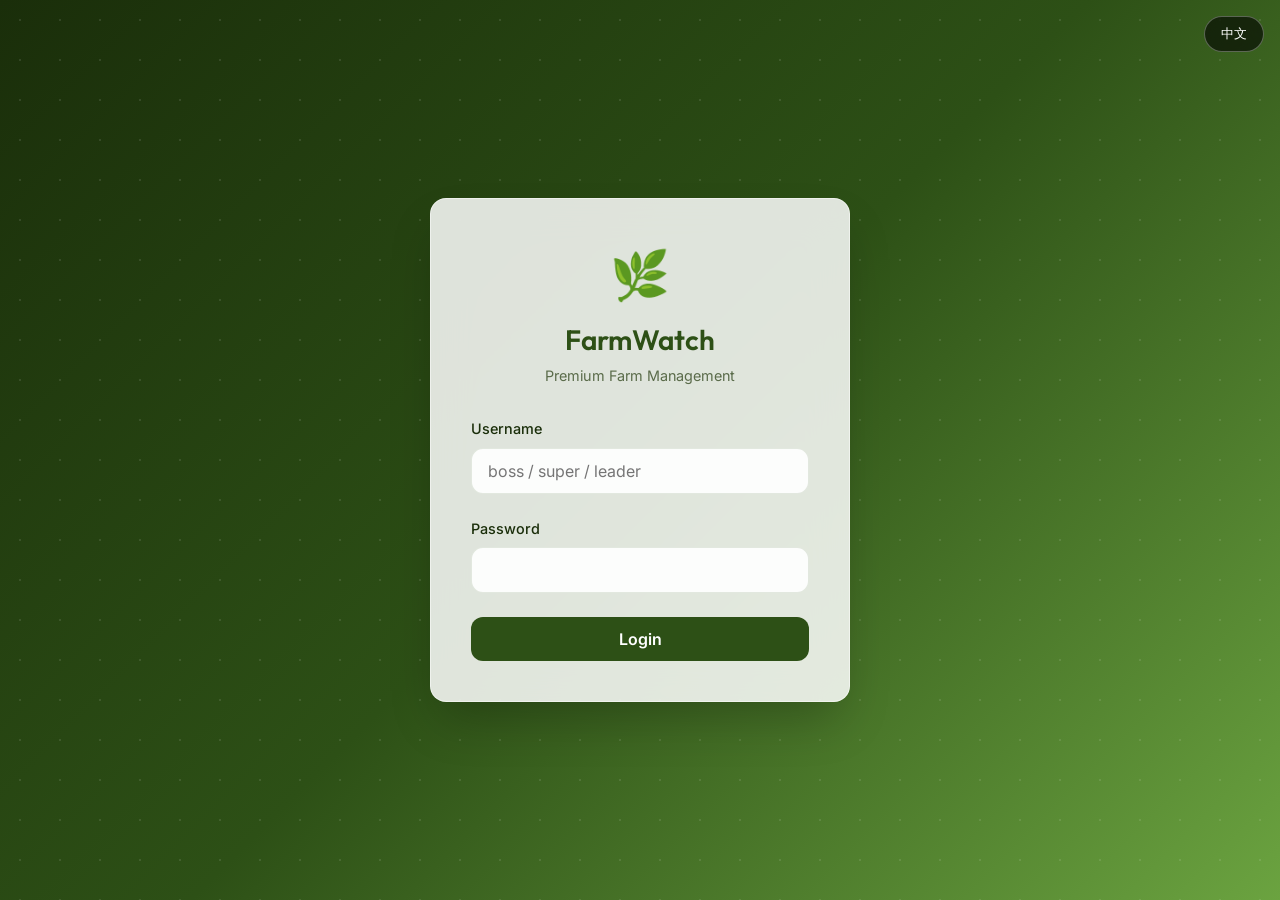
==== frontend/index.html @ f4fb4b8a "Update cache busters to v11 to fix client caching issues" ====
<!DOCTYPE html>
<html lang="en">
<head>
  <meta charset="UTF-8">
  <meta name="viewport" content="width=device-width, initial-scale=1.0">
  <title>FarmWatch - Premium Farm Management</title>
  <link rel="icon" href="data:image/svg+xml,<svg xmlns=%22http://www.w3.org/2000/svg%22 viewBox=%220 0 100 100%22><text y=%22.9em%22 font-size=%2290%22>ðŸŒ¿</text></svg>">
  
  <!-- Google Fonts: Inter & Outfit -->
  <link rel="preconnect" href="https://fonts.googleapis.com">
  <link rel="preconnect" href="https://fonts.gstatic.com" crossorigin>
  <link href="https://fonts.googleapis.com/css2?family=Inter:wght@400;500;600&family=Outfit:wght@500;600;700&display=swap" rel="stylesheet">
  
  <!-- CSS -->
  <link rel="stylesheet" href="./css/index.css?v=11">
  <link rel="stylesheet" href="./css/components.css?v=11">
</head>
<body>
  <div id="app">
    <!-- App rendered by JS -->
  </div>
  <div id="toast-container" class="toast-container"></div>

  <!-- Entry Point -->
  <script type="module" src="./js/app.js?v=11"></script>
</body>
</html>
---- frontend/css/index.css ----
:root {
  /* Natural Green Theme - Earth Tones */
  --primary: #2D5016; /* Deep forest green */
  --primary-light: #4A7C28; /* Fresh green */
  --primary-lighter: #6BA340; /* Bright leaf green */
  --accent: #8B6914; /* Warm earth/gold */
  --accent-light: #C49B2A; /* Golden harvest */
  --bg-color: #F5F2EB; /* Warm cream */
  --surface: #FFFFFF;
  --surface-dark: #1A2E0A; /* Dark forest */
  --text-primary: #1A2E0A;
  --text-secondary: #5A6B4A;
  
  /* Status Colors */
  --success: #2E7D32;
  --warning: #F57F17;
  --danger: #C62828;
  
  /* Borders and Shadows */
  --border-color: rgba(45, 80, 22, 0.12);
  --shadow-sm: 0 2px 4px rgba(45, 80, 22, 0.05);
  --shadow-md: 0 4px 6px -1px rgba(45, 80, 22, 0.1), 0 2px 4px -1px rgba(45, 80, 22, 0.06);
  --shadow-lg: 0 10px 15px -3px rgba(45, 80, 22, 0.1), 0 4px 6px -2px rgba(45, 80, 22, 0.05);
  
  /* Radii & Spacing */
  --radius-sm: 8px;
  --radius-md: 12px;
  --radius-lg: 16px;
  --radius-full: 9999px;
  
  --spacing-1: 0.25rem;
  --spacing-2: 0.5rem;
  --spacing-3: 0.75rem;
  --spacing-4: 1rem;
  --spacing-6: 1.5rem;
  --spacing-8: 2rem;
  
  /* Transitions */
  --transition-fast: 0.15s ease;
  --transition-normal: 0.3s ease;
}

* {
  box-sizing: border-box;
  margin: 0;
  padding: 0;
}

body {
  font-family: 'Inter', 'Noto Sans TC', 'Microsoft JhengHei', 'PingFang TC', 'PingFang SC', sans-serif;
  background-color: var(--bg-color);
  color: var(--text-primary);
  line-height: 1.5;
  -webkit-font-smoothing: antialiased;
}

h1, h2, h3, h4, h5, h6 {
  font-family: 'Outfit', 'Noto Sans TC', 'Microsoft JhengHei', 'PingFang TC', 'PingFang SC', sans-serif;
  font-weight: 600;
  color: var(--text-primary);
}

a {
  text-decoration: none;
  color: var(--primary);
  transition: color var(--transition-fast);
}

a:hover {
  color: var(--primary-light);
}

/* Scrollbar Styling */
::-webkit-scrollbar {
  width: 8px;
  height: 8px;
}
::-webkit-scrollbar-track {
  background: transparent;
}
::-webkit-scrollbar-thumb {
  background: rgba(45, 80, 22, 0.2);
  border-radius: var(--radius-full);
}
::-webkit-scrollbar-thumb:hover {
  background: rgba(45, 80, 22, 0.4);
}

/* Animations */
@keyframes fadeIn {
  from { opacity: 0; }
  to { opacity: 1; }
}

@keyframes slideInUp {
  from { opacity: 0; transform: translateY(20px); }
  to { opacity: 1; transform: translateY(0); }
}

@keyframes pulse {
  0%, 100% { opacity: 1; transform: scale(1); }
  50% { opacity: 0.8; transform: scale(1.05); }
}

@keyframes shimmer {
  0% { background-position: -1000px 0; }
  100% { background-position: 1000px 0; }
}

@keyframes shake {
  0%, 100% { transform: translateX(0); }
  25% { transform: translateX(-5px); }
  75% { transform: translateX(5px); }
}

.fade-in { animation: fadeIn var(--transition-normal); }
.slide-in { animation: slideInUp var(--transition-normal); }
.shake { animation: shake 0.3s ease-in-out; }

/* Utilities */
.glass-panel {
  background: rgba(255, 255, 255, 0.7);
  backdrop-filter: blur(10px);
  -webkit-backdrop-filter: blur(10px);
  border: 1px solid rgba(255, 255, 255, 0.4);
  box-shadow: var(--shadow-md);
  border-radius: var(--radius-lg);
}

.flex { display: flex; }
.items-center { align-items: center; }
.justify-between { justify-content: space-between; }
.justify-center { justify-content: center; }
.flex-col { flex-direction: column; }
.gap-2 { gap: var(--spacing-2); }
.gap-4 { gap: var(--spacing-4); }

.w-full { width: 100%; }
.h-full { height: 100%; }

.text-sm { font-size: 0.875rem; }
.text-lg { font-size: 1.125rem; }
.text-xl { font-size: 1.25rem; }
.font-semibold { font-weight: 600; }
.font-bold { font-weight: 700; }
.text-center { text-align: center; }
.text-secondary { color: var(--text-secondary); }

/* Layout Structure */
#app {
  display: flex;
  height: 100vh;
  overflow: hidden;
}

.main-content {
  flex: 1;
  display: flex;
  flex-direction: column;
  overflow-y: auto;
  position: relative;
}

.page-container {
  padding: var(--spacing-6);
  max-width: 1400px;
  margin: 0 auto;
  width: 100%;
  animation: fadeIn 0.4s ease;
}

/* Responsive */
@media (max-width: 768px) {
  .page-container {
    padding: var(--spacing-4);
  }
}
---- frontend/css/components.css ----
/* Login Page */
.login-container {
  height: 100vh;
  width: 100vw;
  display: flex;
  align-items: center;
  justify-content: center;
  background: linear-gradient(135deg, var(--surface-dark) 0%, var(--primary) 50%, var(--primary-lighter) 100%);
  position: relative;
  overflow: hidden;
}

.login-bg-elements {
  position: absolute;
  top: 0; left: 0; right: 0; bottom: 0;
  pointer-events: none;
  background-image: radial-gradient(rgba(255,255,255,0.1) 1px, transparent 1px);
  background-size: 40px 40px;
}

.login-card {
  width: 100%;
  max-width: 420px;
  padding: 2.5rem;
  background: rgba(255, 255, 255, 0.85);
  backdrop-filter: blur(20px);
  border-radius: var(--radius-lg);
  box-shadow: 0 25px 50px -12px rgba(0, 0, 0, 0.25);
  border: 1px solid rgba(255, 255, 255, 0.5);
  z-index: 10;
  transform: translateY(0);
  transition: transform var(--transition-normal);
}

.login-header {
  text-align: center;
  margin-bottom: 2rem;
}

.login-logo {
  font-size: 3rem;
  margin-bottom: 0.5rem;
  display: inline-block;
}

.login-title {
  color: var(--primary);
  font-size: 1.75rem;
  margin-bottom: 0.25rem;
}

.login-subtitle {
  color: var(--text-secondary);
  font-size: 0.9rem;
}

.form-group {
  margin-bottom: 1.5rem;
}

.form-label {
  display: block;
  margin-bottom: 0.5rem;
  font-weight: 500;
  font-size: 0.9rem;
  color: var(--text-primary);
}

.form-input {
  width: 100%;
  padding: 0.75rem 1rem;
  border: 1px solid var(--border-color);
  border-radius: var(--radius-md);
  font-family: inherit;
  font-size: 1rem;
  transition: all var(--transition-fast);
  background: rgba(255, 255, 255, 0.9);
}

.form-input:focus {
  outline: none;
  border-color: var(--primary);
  box-shadow: 0 0 0 3px rgba(45, 80, 22, 0.1);
}

.btn {
  display: inline-flex;
  align-items: center;
  justify-content: center;
  padding: 0.75rem 1.5rem;
  border-radius: var(--radius-md);
  font-weight: 600;
  cursor: pointer;
  transition: all var(--transition-fast);
  border: none;
  font-family: inherit;
  font-size: 1rem;
}

.btn-primary {
  background: var(--primary);
  color: white;
  width: 100%;
}

.btn-primary:hover {
  background: var(--primary-light);
  transform: translateY(-1px);
  box-shadow: var(--shadow-md);
}

.btn-primary:active {
  transform: translateY(1px);
}

.lang-toggle {
  position: absolute;
  top: 1rem;
  right: 1rem;
  background: rgba(0, 0, 0, 0.6);
  color: white;
  border: 1px solid rgba(255, 255, 255, 0.3);
  padding: 0.5rem 1rem;
  border-radius: var(--radius-full);
  cursor: pointer;
  backdrop-filter: blur(10px);
  z-index: 20;
  font-weight: 500;
  transition: background var(--transition-fast);
}

.lang-toggle:hover {
  background: rgba(0, 0, 0, 0.8);
}

/* Sidebar */
.sidebar {
  width: 260px;
  background: var(--surface-dark);
  color: white;
  display: flex;
  flex-direction: column;
  transition: transform var(--transition-normal);
  z-index: 100;
  overflow-y: auto;
}

.sidebar-header {
  padding: 1.5rem;
  display: flex;
  align-items: center;
  gap: 0.75rem;
  border-bottom: 1px solid rgba(255, 255, 255, 0.1);
}

.sidebar-brand {
  font-family: 'Outfit', sans-serif;
  font-size: 1.25rem;
  font-weight: 700;
  color: white;
  display: flex;
  align-items: center;
  gap: 0.5rem;
}

.user-profile {
  padding: 1.5rem;
  display: flex;
  align-items: center;
  gap: 1rem;
  border-bottom: 1px solid rgba(255, 255, 255, 0.1);
}

.avatar {
  width: 40px;
  height: 40px;
  border-radius: 50%;
  background: var(--primary-light);
  display: flex;
  align-items: center;
  justify-content: center;
  font-weight: bold;
  font-size: 1.2rem;
  color: white;
}

.user-info {
  flex: 1;
  overflow: hidden;
}

.user-name {
  font-weight: 600;
  white-space: nowrap;
  overflow: hidden;
  text-overflow: ellipsis;
}

.user-role {
  font-size: 0.75rem;
  color: rgba(255, 255, 255, 0.7);
  background: rgba(255, 255, 255, 0.1);
  padding: 0.1rem 0.5rem;
  border-radius: var(--radius-full);
  display: inline-block;
  margin-top: 0.25rem;
}

.nav-menu {
  padding: 1rem 0;
  flex: 1;
  overflow-y: auto;
}

.nav-item {
  display: flex;
  align-items: center;
  padding: 0.75rem 1.5rem;
  color: rgba(255, 255, 255, 0.7);
  transition: all var(--transition-fast);
  gap: 0.75rem;
  cursor: pointer;
  text-decoration: none;
}

.nav-item:hover {
  color: white;
  background: rgba(255, 255, 255, 0.05);
}

.nav-item.active {
  color: white;
  background: rgba(255, 255, 255, 0.1);
  border-right: 3px solid var(--primary-light);
}

.nav-item.disabled {
  opacity: 0.5;
  cursor: not-allowed;
}

.nav-icon {
  font-size: 1.2rem;
  width: 24px;
  text-align: center;
}

.farm-selector {
  margin: 1rem;
  padding: 0.5rem;
  background: rgba(0, 0, 0, 0.2);
  border-radius: var(--radius-md);
}

.farm-select {
  width: 100%;
  background: transparent;
  color: white;
  border: none;
  padding: 0.5rem;
  font-family: inherit;
  outline: none;
}

.farm-select option {
  background: var(--surface-dark);
  color: white;
}

/* Header */
.top-header {
  height: 64px;
  background: var(--surface);
  border-bottom: 1px solid var(--border-color);
  display: flex;
  align-items: center;
  justify-content: space-between;
  padding: 0 1.5rem;
  position: sticky;
  top: 0;
  z-index: 50;
  box-shadow: var(--shadow-sm);
}

.header-left {
  display: flex;
  align-items: center;
  gap: 1rem;
}

.menu-toggle {
  display: none;
  background: none;
  border: none;
  font-size: 1.5rem;
  cursor: pointer;
  color: var(--text-primary);
}

.header-right {
  display: flex;
  align-items: center;
  gap: 1rem;
}

.icon-btn {
  background: none;
  border: none;
  font-size: 1.2rem;
  width: 36px;
  height: 36px;
  border-radius: 50%;
  cursor: pointer;
  display: flex;
  align-items: center;
  justify-content: center;
  transition: background var(--transition-fast);
  color: var(--text-secondary);
}

.icon-btn:hover {
  background: rgba(45, 80, 22, 0.05);
  color: var(--primary);
}

/* Dashboard Cards */
.stats-grid {
  display: grid;
  grid-template-columns: repeat(auto-fit, minmax(240px, 1fr));
  gap: 1.5rem;
  margin-bottom: 2rem;
}

.stat-card {
  background: var(--surface);
  padding: 1.5rem;
  border-radius: var(--radius-lg);
  box-shadow: var(--shadow-sm);
  display: flex;
  align-items: center;
  gap: 1rem;
  transition: transform var(--transition-fast), box-shadow var(--transition-fast);
  border: 1px solid var(--border-color);
}

.stat-card:hover {
  transform: translateY(-2px);
  box-shadow: var(--shadow-md);
}

.stat-icon {
  width: 48px;
  height: 48px;
  border-radius: var(--radius-md);
  display: flex;
  align-items: center;
  justify-content: center;
  font-size: 1.5rem;
}

.stat-green { background: linear-gradient(135deg, rgba(45,80,22,0.1) 0%, rgba(107,163,64,0.1) 100%); color: var(--primary); }
.stat-blue { background: linear-gradient(135deg, rgba(25,118,210,0.1) 0%, rgba(66,165,245,0.1) 100%); color: #1976D2; }
.stat-amber { background: linear-gradient(135deg, rgba(245,127,23,0.1) 0%, rgba(255,179,0,0.1) 100%); color: #F57F17; }
.stat-purple { background: linear-gradient(135deg, rgba(123,31,162,0.1) 0%, rgba(171,71,188,0.1) 100%); color: #7B1FA2; }

.stat-info { flex: 1; }
.stat-value { font-size: 1.75rem; font-weight: 700; color: var(--text-primary); line-height: 1.2; }
.stat-label { font-size: 0.875rem; color: var(--text-secondary); font-weight: 500; }

.section-title {
  font-size: 1.25rem;
  margin-bottom: 1rem;
  display: flex;
  align-items: center;
  justify-content: space-between;
}

/* Photo Wall */
.filter-bar {
  display: flex;
  gap: 1rem;
  margin-bottom: 1.5rem;
  flex-wrap: wrap;
  background: var(--surface);
  padding: 1rem;
  border-radius: var(--radius-md);
  box-shadow: var(--shadow-sm);
  border: 1px solid var(--border-color);
}

.photo-grid {
  display: grid;
  grid-template-columns: repeat(auto-fill, minmax(250px, 1fr));
  gap: 1.5rem;
}

.photo-card {
  background: var(--surface);
  border-radius: var(--radius-md);
  overflow: hidden;
  box-shadow: var(--shadow-sm);
  transition: all var(--transition-normal);
  cursor: pointer;
  position: relative;
  border: 1px solid var(--border-color);
}

.photo-card:hover {
  transform: scale(1.02);
  box-shadow: var(--shadow-lg);
  z-index: 2;
}

.photo-img {
  width: 100%;
  height: 200px;
  object-fit: cover;
  display: block;
}

.photo-info {
  padding: 1rem;
}

.photo-meta {
  display: flex;
  justify-content: space-between;
  align-items: center;
  font-size: 0.8rem;
  color: var(--text-secondary);
  margin-bottom: 0.5rem;
}

.tag {
  display: inline-block;
  padding: 0.2rem 0.5rem;
  border-radius: var(--radius-full);
  font-size: 0.75rem;
  font-weight: 600;
}

.tag-healthy { background: #E8F5E9; color: #2E7D32; }
.tag-warning { background: #FFF3E0; color: #E65100; }
.tag-critical { background: #FFEBEE; color: #C62828; }
.tag-pending { background: #F3E5F5; color: #7B1FA2; }

/* Lightbox */
.lightbox {
  position: fixed;
  top: 0; left: 0; width: 100vw; height: 100vh;
  background: rgba(0, 0, 0, 0.9);
  z-index: 1000;
  display: flex;
  opacity: 0;
  pointer-events: none;
  transition: opacity var(--transition-normal);
}

.lightbox.active {
  opacity: 1;
  pointer-events: auto;
}

.lightbox-content {
  display: flex;
  width: 100%;
  height: 100%;
}

.lightbox-img-container {
  flex: 1;
  display: flex;
  align-items: center;
  justify-content: center;
  padding: 2rem;
  position: relative;
}

.lightbox-img {
  max-width: 100%;
  max-height: 100%;
  object-fit: contain;
}

.lightbox-sidebar {
  width: 350px;
  background: var(--surface);
  height: 100%;
  overflow-y: auto;
  padding: 2rem;
  display: flex;
  flex-direction: column;
  gap: 1.5rem;
}

.close-btn {
  position: absolute;
  top: 1rem;
  right: 1rem;
  background: rgba(255, 255, 255, 0.2);
  color: white;
  border: none;
  width: 40px;
  height: 40px;
  border-radius: 50%;
  font-size: 1.5rem;
  cursor: pointer;
  display: flex;
  align-items: center;
  justify-content: center;
  z-index: 1010;
}

.close-btn:hover {
  background: rgba(255, 255, 255, 0.4);
}

/* Messages */
.message-container {
  display: flex;
  flex-direction: column;
  height: calc(100vh - 180px);
  background: var(--surface);
  border-radius: var(--radius-lg);
  box-shadow: var(--shadow-sm);
  border: 1px solid var(--border-color);
  overflow: hidden;
}

.message-feed {
  flex: 1;
  overflow-y: auto;
  padding: 1.5rem;
  display: flex;
  flex-direction: column;
  gap: 1.5rem;
}

.message {
  display: flex;
  gap: 1rem;
  max-width: 80%;
}

.message.own {
  align-self: flex-end;
  flex-direction: row-reverse;
}

.message-avatar {
  width: 40px;
  height: 40px;
  border-radius: 50%;
  background: var(--primary-light);
  flex-shrink: 0;
  display: flex;
  align-items: center;
  justify-content: center;
  color: white;
  font-weight: bold;
}

.message-content {
  background: var(--bg-color);
  padding: 1rem;
  border-radius: var(--radius-lg);
  border-top-left-radius: 0;
  position: relative;
}

.message.own .message-content {
  background: rgba(45, 80, 22, 0.1);
  border-top-left-radius: var(--radius-lg);
  border-top-right-radius: 0;
}

.message-header {
  display: flex;
  justify-content: space-between;
  align-items: baseline;
  margin-bottom: 0.5rem;
  gap: 1rem;
}

.message-sender {
  font-weight: 600;
  font-size: 0.9rem;
}

.message-time {
  font-size: 0.75rem;
  color: var(--text-secondary);
}

.message-text {
  font-size: 0.95rem;
  line-height: 1.4;
}

.message-input-area {
  padding: 1rem 1.5rem;
  border-top: 1px solid var(--border-color);
  background: var(--surface);
  display: flex;
  gap: 1rem;
  align-items: center;
}

.msg-input {
  flex: 1;
  padding: 0.75rem 1rem;
  border: 1px solid var(--border-color);
  border-radius: var(--radius-full);
  font-family: inherit;
  font-size: 1rem;
  background: var(--bg-color);
}

.msg-input:focus {
  outline: none;
  border-color: var(--primary-light);
}

/* Skeletons */
.skeleton {
  background: linear-gradient(90deg, #f0f0f0 25%, #e0e0e0 50%, #f0f0f0 75%);
  background-size: 200% 100%;
  animation: shimmer 1.5s infinite linear;
  border-radius: var(--radius-md);
}

.skeleton-text { height: 1rem; margin-bottom: 0.5rem; }
.skeleton-title { height: 1.5rem; width: 60%; margin-bottom: 1rem; }
.skeleton-img { height: 200px; width: 100%; }

/* Toast */
.toast-container {
  position: fixed;
  bottom: 2rem;
  right: 2rem;
  z-index: 9999;
  display: flex;
  flex-direction: column;
  gap: 0.5rem;
}

.toast {
  background: var(--surface-dark);
  color: white;
  padding: 1rem 1.5rem;
  border-radius: var(--radius-md);
  box-shadow: var(--shadow-lg);
  display: flex;
  align-items: center;
  gap: 0.75rem;
  animation: slideInUp 0.3s ease;
  min-width: 250px;
}

.toast-success { border-left: 4px solid var(--success); }
.toast-error { border-left: 4px solid var(--danger); }
.toast-info { border-left: 4px solid var(--primary-light); }

/* Responsive adjustments */
@media (max-width: 768px) {
  .sidebar {
    position: fixed;
    height: 100vh;
    transform: translateX(-100%);
  }
  .sidebar.open {
    transform: translateX(0);
  }
  .menu-toggle {
    display: block;
  }
  .lightbox-content {
    flex-direction: column;
  }
  .lightbox-sidebar {
    width: 100%;
    height: auto;
    max-height: 40vh;
  }
  .message {
    max-width: 90%;
  }
}

/* Modal Overlay */
.modal-overlay {
  position: fixed;
  top: 0; left: 0; right: 0; bottom: 0;
  background: rgba(0, 0, 0, 0.5);
  backdrop-filter: blur(4px);
  z-index: 500;
  display: flex;
  align-items: center;
  justify-content: center;
  animation: fadeIn 0.2s ease;
}
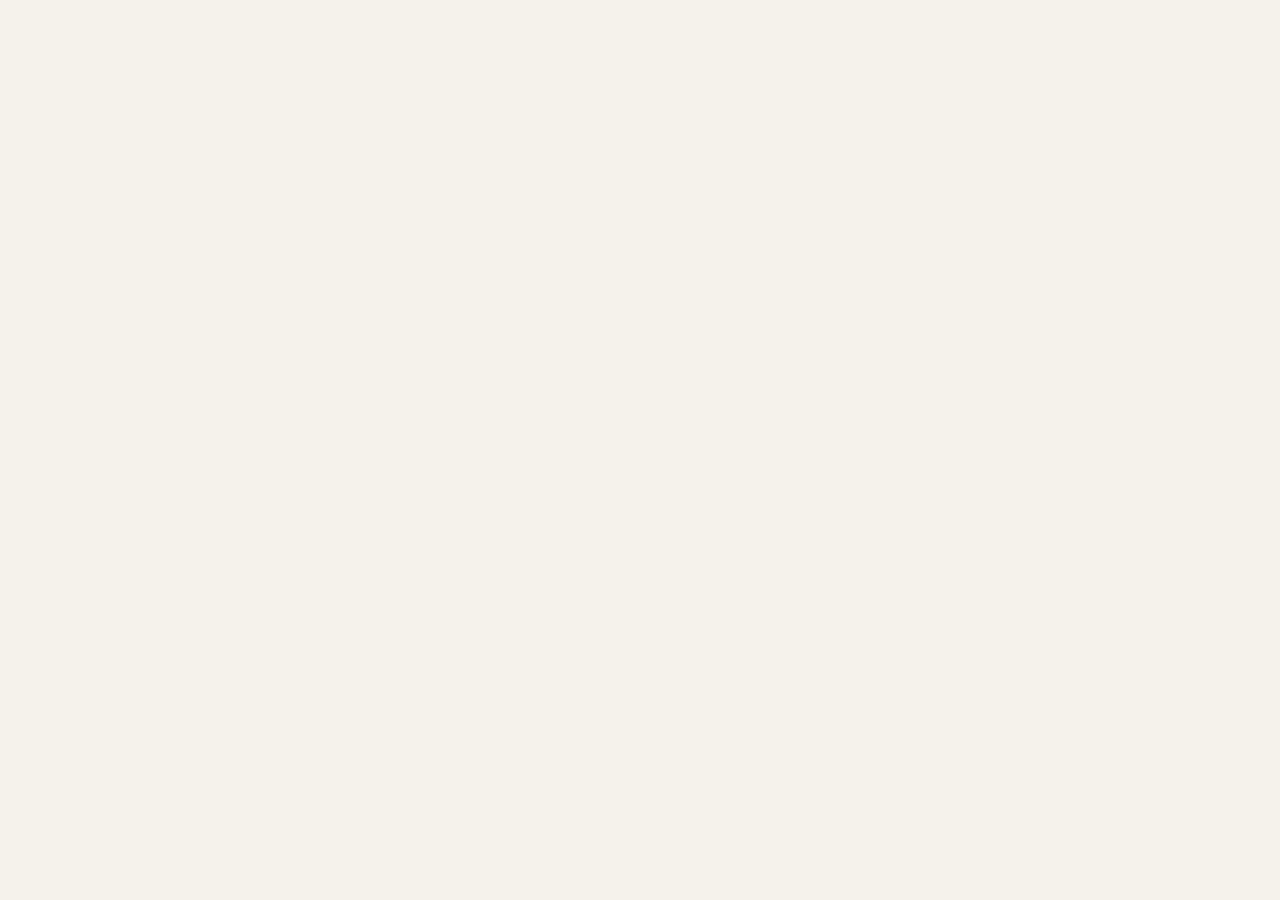
==== commit 92851b01: "fix: bump frontend cache versions and fix crops list api" ====
--- a/frontend/index.html
+++ b/frontend/index.html
@@ -12,8 +12,8 @@
   <link href="https://fonts.googleapis.com/css2?family=Inter:wght@400;500;600&family=Outfit:wght@500;600;700&display=swap" rel="stylesheet">
   
   <!-- CSS -->
-  <link rel="stylesheet" href="./css/index.css?v=11">
-  <link rel="stylesheet" href="./css/components.css?v=11">
+  <link rel="stylesheet" href="./css/index.css?v=14">
+  <link rel="stylesheet" href="./css/components.css?v=14">
 </head>
 <body>
   <div id="app">
@@ -22,6 +22,6 @@
   <div id="toast-container" class="toast-container"></div>
 
   <!-- Entry Point -->
-  <script type="module" src="./js/app.js?v=11"></script>
+  <script type="module" src="./js/app.js?v=14"></script>
 </body>
 </html>
--- a/frontend/css/components.css
+++ b/frontend/css/components.css
@@ -143,6 +143,7 @@
   transition: transform var(--transition-normal);
   z-index: 100;
   overflow-y: auto;
+  height: 100%;
 }
 
 .sidebar-header {
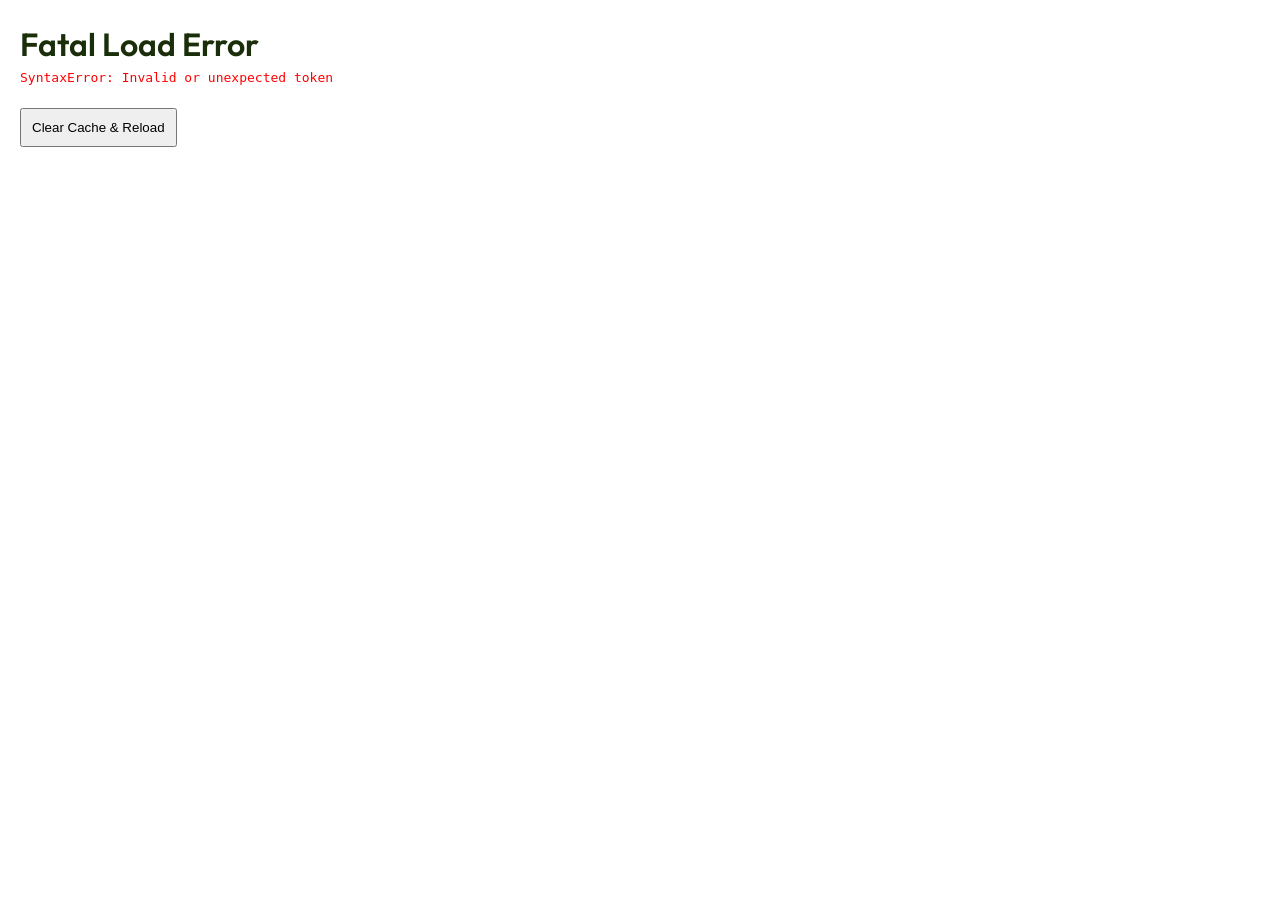
==== commit ada79e19: "fix: add robust error boundary to frontend and disable aggressive caching" ====
--- a/frontend/index.html
+++ b/frontend/index.html
@@ -21,7 +21,15 @@
   </div>
   <div id="toast-container" class="toast-container"></div>
 
-  <!-- Entry Point -->
-  <script type="module" src="./js/app.js?v=14"></script>
+  <!-- Entry Point with Error Catching -->
+  <script type="module">
+    import('./js/app.js?v=16').catch(err => {
+      document.body.innerHTML = `<div style="padding:20px;color:red;background:white;z-index:9999;position:fixed;top:0;left:0;width:100%;height:100%;overflow:auto;">
+        <h1>Fatal Load Error</h1>
+        <pre>${err.stack || err.message || err}</pre>
+        <button onclick="localStorage.clear(); sessionStorage.clear(); window.location.reload(true);" style="margin-top:20px;padding:10px;">Clear Cache & Reload</button>
+      </div>`;
+    });
+  </script>
 </body>
 </html>
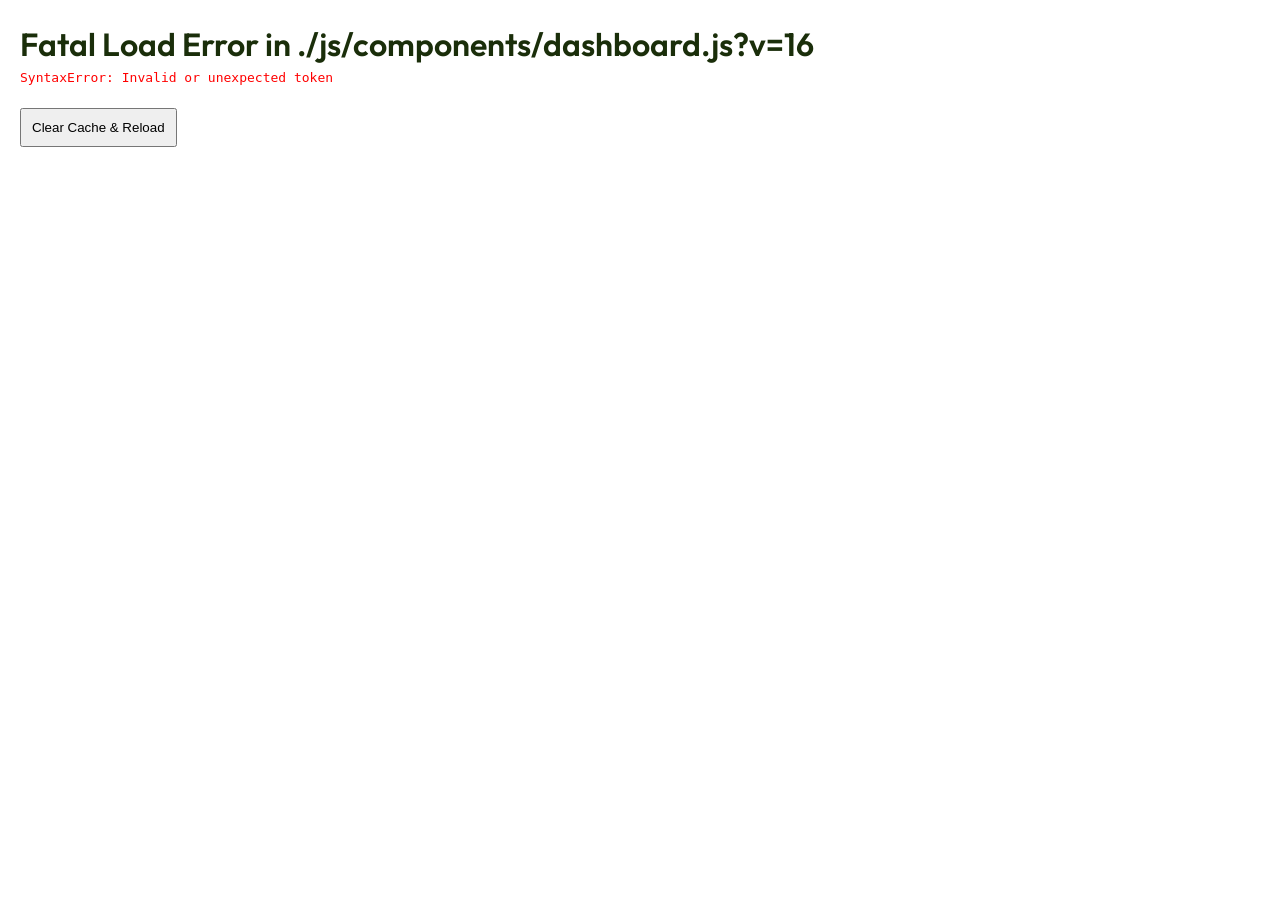
==== commit 13cd4a4d: "chore: add diagnostic import sequence to isolate syntax error" ====
--- a/frontend/index.html
+++ b/frontend/index.html
@@ -23,13 +23,40 @@
 
   <!-- Entry Point with Error Catching -->
   <script type="module">
-    import('./js/app.js?v=16').catch(err => {
-      document.body.innerHTML = `<div style="padding:20px;color:red;background:white;z-index:9999;position:fixed;top:0;left:0;width:100%;height:100%;overflow:auto;">
-        <h1>Fatal Load Error</h1>
-        <pre>${err.stack || err.message || err}</pre>
-        <button onclick="localStorage.clear(); sessionStorage.clear(); window.location.reload(true);" style="margin-top:20px;padding:10px;">Clear Cache & Reload</button>
-      </div>`;
-    });
+    const files = [
+      './js/api.js?v=16',
+      './js/auth.js?v=16',
+      './js/i18n.js?v=16',
+      './js/components/login.js?v=16',
+      './js/components/sidebar.js?v=16',
+      './js/components/dashboard.js?v=16',
+      './js/components/photo-wall.js?v=16',
+      './js/components/message-feed.js?v=16',
+      './js/components/health-report.js?v=16',
+      './js/components/progress.js?v=16',
+      './js/components/daily-summary.js?v=16',
+      './js/components/settings.js?v=16',
+      './js/components/inventory.js?v=16',
+      './js/components/deliveries.js?v=16',
+      './js/components/scheduler.js?v=16',
+      './js/app.js?v=16'
+    ];
+
+    async function testImports() {
+      for (const file of files) {
+        try {
+          await import(file);
+        } catch (err) {
+          document.body.innerHTML = `<div style="padding:20px;color:red;background:white;z-index:9999;position:fixed;top:0;left:0;width:100%;height:100%;overflow:auto;">
+            <h1>Fatal Load Error in ${file}</h1>
+            <pre>${err.stack || err.message || err}</pre>
+            <button onclick="localStorage.clear(); sessionStorage.clear(); window.location.reload(true);" style="margin-top:20px;padding:10px;">Clear Cache & Reload</button>
+          </div>`;
+          return;
+        }
+      }
+    }
+    testImports();
   </script>
 </body>
 </html>
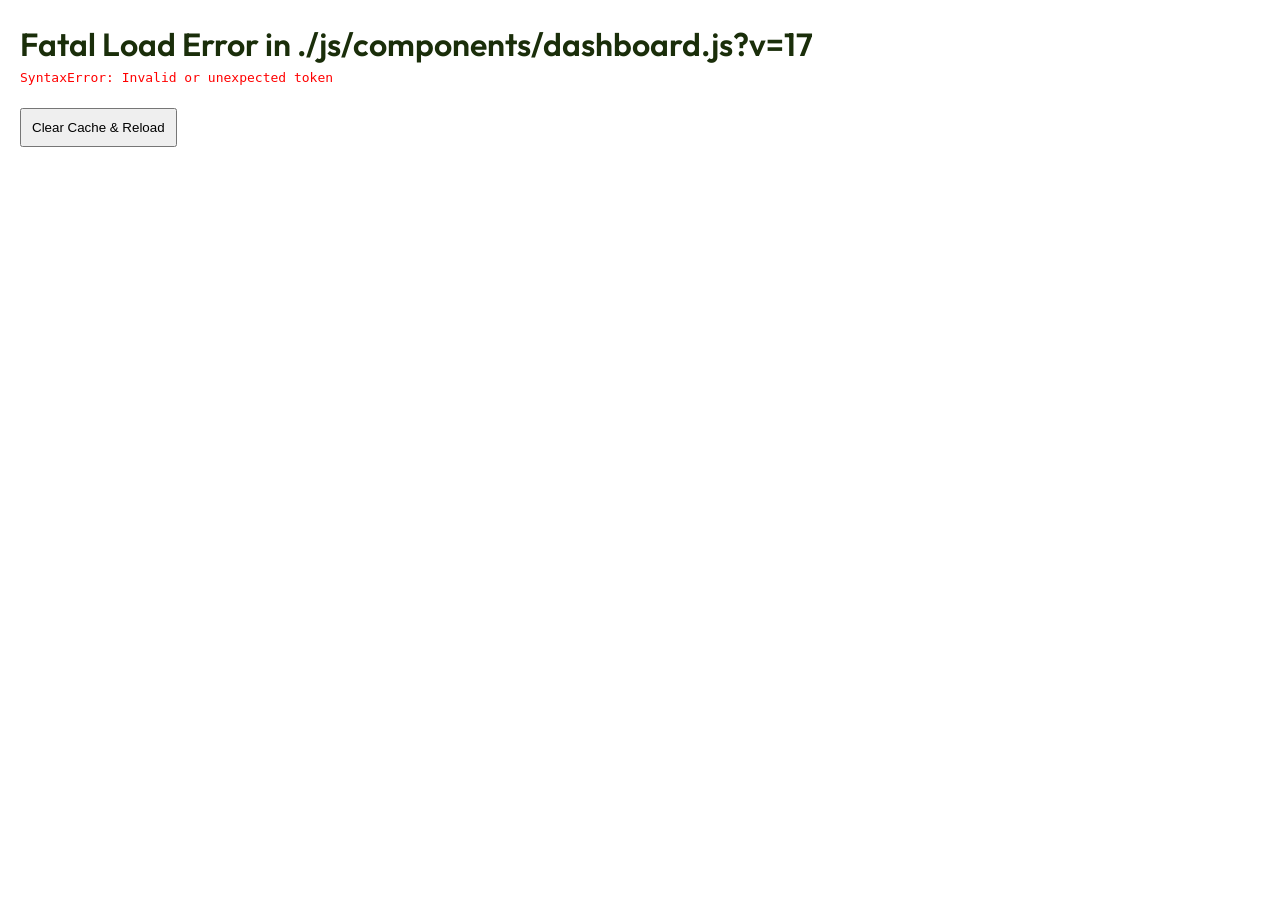
==== commit a11a7ebc: "fix: bump cache version to 17" ====
--- a/frontend/index.html
+++ b/frontend/index.html
@@ -24,22 +24,22 @@
   <!-- Entry Point with Error Catching -->
   <script type="module">
     const files = [
-      './js/api.js?v=16',
-      './js/auth.js?v=16',
-      './js/i18n.js?v=16',
-      './js/components/login.js?v=16',
-      './js/components/sidebar.js?v=16',
-      './js/components/dashboard.js?v=16',
-      './js/components/photo-wall.js?v=16',
-      './js/components/message-feed.js?v=16',
-      './js/components/health-report.js?v=16',
-      './js/components/progress.js?v=16',
-      './js/components/daily-summary.js?v=16',
-      './js/components/settings.js?v=16',
-      './js/components/inventory.js?v=16',
-      './js/components/deliveries.js?v=16',
-      './js/components/scheduler.js?v=16',
-      './js/app.js?v=16'
+      './js/api.js?v=17',
+      './js/auth.js?v=17',
+      './js/i18n.js?v=17',
+      './js/components/login.js?v=17',
+      './js/components/sidebar.js?v=17',
+      './js/components/dashboard.js?v=17',
+      './js/components/photo-wall.js?v=17',
+      './js/components/message-feed.js?v=17',
+      './js/components/health-report.js?v=17',
+      './js/components/progress.js?v=17',
+      './js/components/daily-summary.js?v=17',
+      './js/components/settings.js?v=17',
+      './js/components/inventory.js?v=17',
+      './js/components/deliveries.js?v=17',
+      './js/components/scheduler.js?v=17',
+      './js/app.js?v=17'
     ];
 
     async function testImports() {
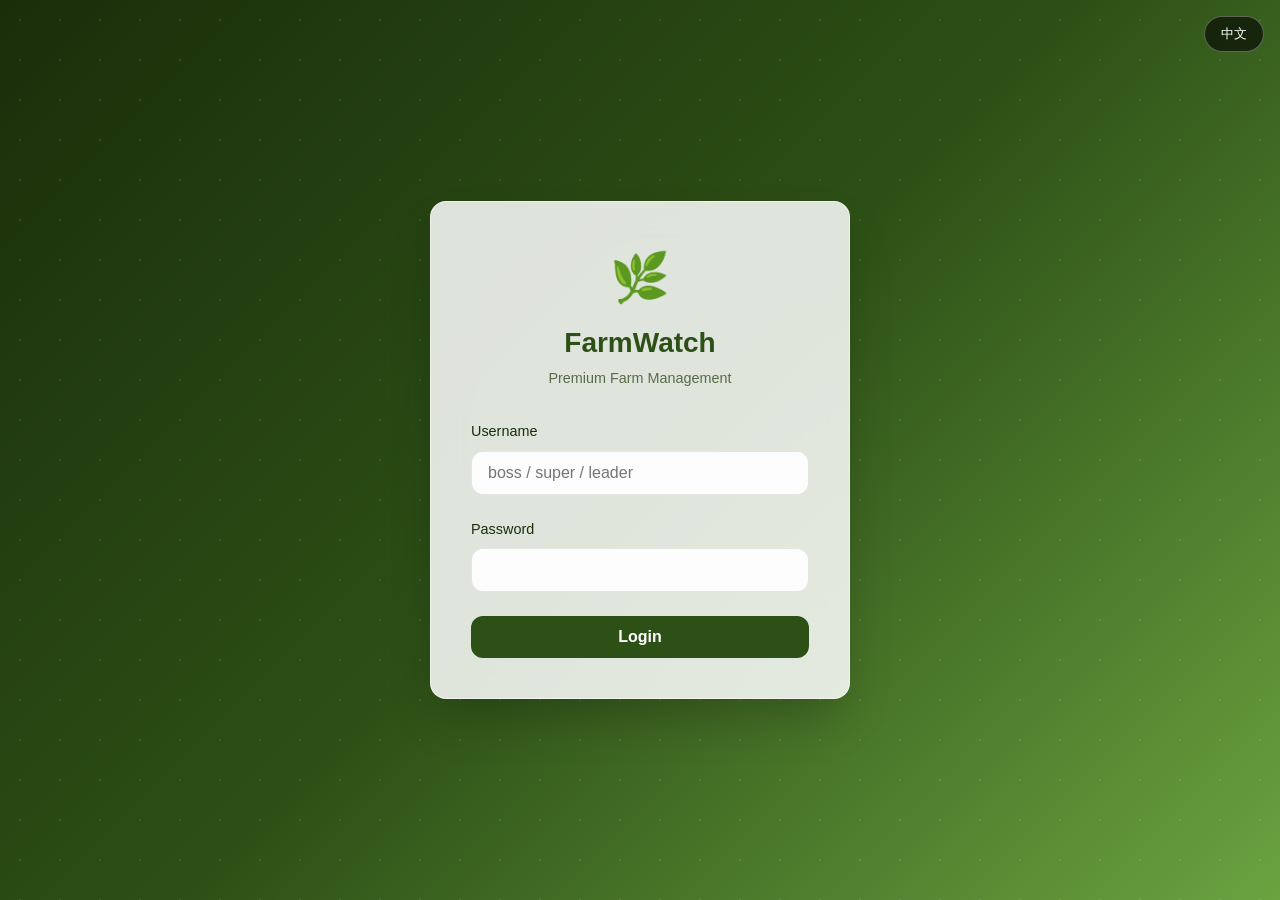
==== commit 866d583a: "feat: implement foreman task separation and AI photo verification" ====
--- a/frontend/index.html
+++ b/frontend/index.html
@@ -35,7 +35,7 @@
       './js/components/health-report.js?v=17',
       './js/components/progress.js?v=17',
       './js/components/daily-summary.js?v=17',
-      './js/components/settings.js?v=17',
+      './js/components/settings.js?v=20',
       './js/components/inventory.js?v=17',
       './js/components/deliveries.js?v=17',
       './js/components/scheduler.js?v=17',
